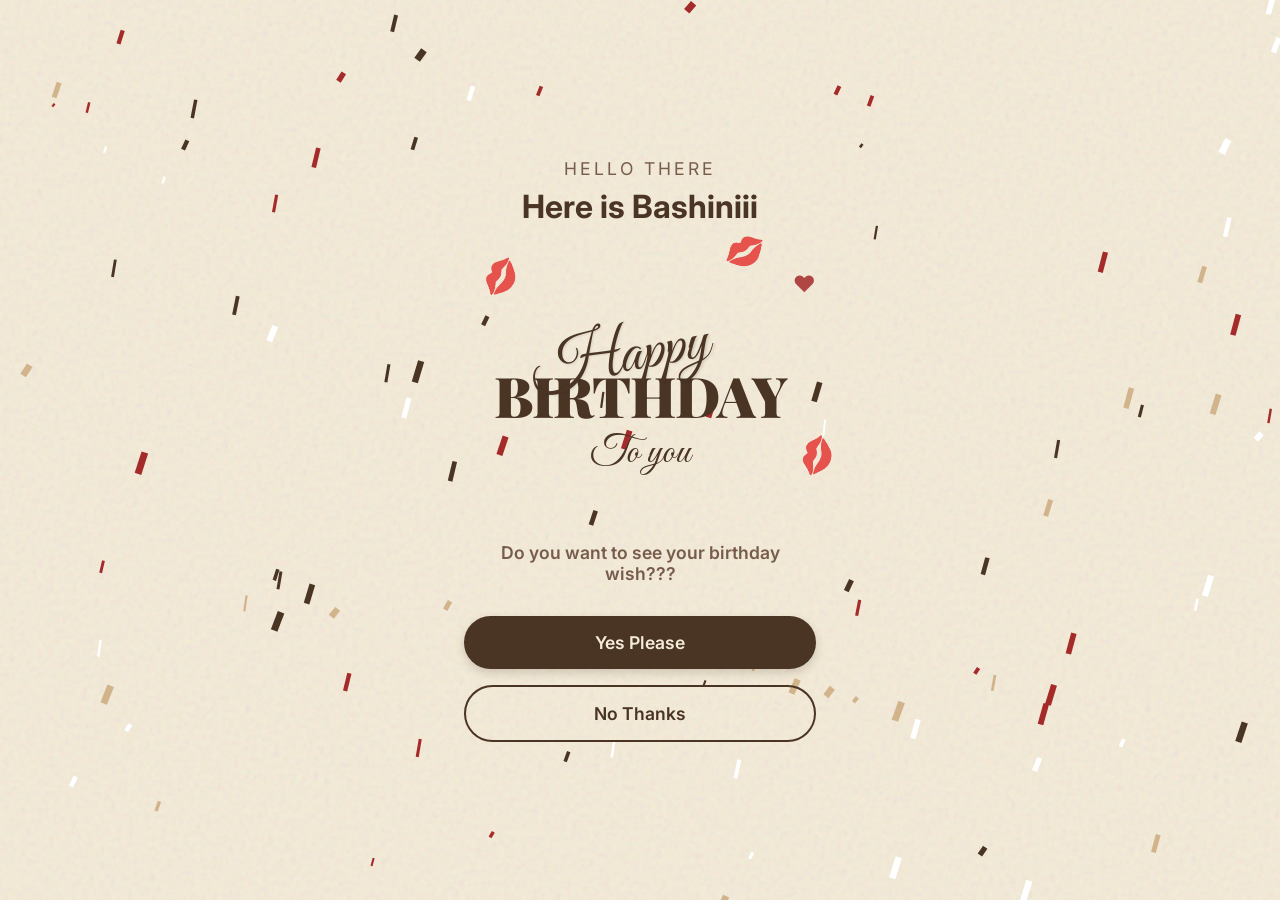
==== index.html @ 0a4c15dc "Add files via upload" ====
<!DOCTYPE html>
<html lang="en">
<head>
    <meta charset="UTF-8">
    <meta name="viewport" content="width=device-width, initial-scale=1.0">
    <title>Happy Birthday Bashiniii</title>
    <link rel="preconnect" href="https://fonts.googleapis.com">
    <link rel="preconnect" href="https://fonts.gstatic.com" crossorigin>
    <link href="https://fonts.googleapis.com/css2?family=Great+Vibes&family=Playfair+Display:wght@700;900&family=Inter:wght@300;400;600&display=swap" rel="stylesheet">
    <link rel="stylesheet" href="styles.css">
</head>
<body>
    <canvas id="confetti" class="particles"></canvas>

    <div class="container">
        <div class="header">
            <div class="greeting">HELLO THERE</div>
            <div class="name">Here is Bashiniii</div>
        </div>

        <div class="bday-container">
            <div class="happy-text">Happy</div>
            <div class="birthday-text">BIRTHDAY</div>
            <div class="to-you-text">To you</div>
            
            <span class="kiss k1">💋</span>
            <span class="kiss k2">💋</span>
            <span class="kiss k3">💋</span>
            <span class="heart h1">❤</span>
        </div>

        <div class="footer">
            <p class="question">Do you want to see your birthday wish???</p>
            <div class="btn-group">
                <button class="btn btn-yes" id="btnYes">Yes Please</button>
                <button class="btn btn-no" id="btnNo">No Thanks</button>
            </div>
        </div>
    </div>

    <script src="script.js"></script>
</body>
</html>
---- styles.css ----
:root {
  --text-brown: #4A3525;
  --bg-cream: #f4ebd8;
  --text-muted: #775c4b;
}

body {
  margin: 0;
  min-height: 100dvh;
  font-family: 'Inter', sans-serif;
  background-color: var(--bg-cream);
  /* SVG noise for paper texture */
  background-image: url("data:image/svg+xml,%3Csvg viewBox='0 0 200 200' xmlns='http://www.w3.org/2000/svg'%3E%3Cfilter id='noiseFilter'%3E%3CfeTurbulence type='fractalNoise' baseFrequency='0.8' numOctaves='3' stitchTiles='stitch'/%3E%3C/filter%3E%3Crect width='100%25' height='100%25' filter='url(%23noiseFilter)' opacity='0.12'/%3E%3C/svg%3E");
  color: var(--text-brown);
  display: flex;
  flex-direction: column;
  align-items: center;
  justify-content: center;
  overflow-x: hidden;
}

.particles {
  position: absolute;
  top: 0;
  left: 0;
  width: 100%;
  height: 100%;
  z-index: 1;
  pointer-events: none;
}

.container {
  text-align: center;
  z-index: 10;
  padding: 1.5rem;
  width: 100%;
  max-width: 400px;
  box-sizing: border-box;
  animation: fadeIn 1.5s ease-out;
}

.header {
  margin-bottom: 2rem;
}

.greeting {
  font-size: 1.1rem;
  font-weight: 400;
  letter-spacing: 3px;
  margin-bottom: 0.5rem;
  color: var(--text-muted);
  text-transform: uppercase;
}

.name {
  font-size: 2rem;
  font-weight: 700;
  margin: 0;
  color: var(--text-brown);
}

.bday-container {
  position: relative;
  padding: 2rem 0;
  margin-bottom: 2rem;
}

.happy-text {
  font-family: 'Great Vibes', cursive;
  font-size: 4rem;
  color: var(--text-brown);
  transform: rotate(-10deg) translateY(1.5rem) translateX(-1.5rem);
  position: relative;
  z-index: 2;
  text-shadow: 1px 1px 2px rgba(0,0,0,0.1);
}

.birthday-text {
  font-family: 'Playfair Display', serif;
  font-size: 3.5rem;
  font-weight: 900;
  color: var(--text-brown);
  text-transform: uppercase;
  letter-spacing: -1px;
  line-height: 0.9;
  z-index: 1;
  position: relative;
}

.to-you-text {
  font-family: 'Great Vibes', cursive;
  font-size: 2.5rem;
  color: var(--text-brown);
  margin-top: 0.5rem;
}

.kiss, .heart {
  position: absolute;
  font-size: 1.8rem;
  opacity: 0.85;
  animation: float 4s ease-in-out infinite;
}

.k1 { top: 0; left: 5%; transform: rotate(-20deg); animation-delay: 0s; }
.k2 { top: -10%; right: 15%; transform: rotate(15deg); animation-delay: 1s; }
.k3 { bottom: 15%; right: -5%; transform: rotate(-30deg); animation-delay: 2s; }
.h1 { top: 5%; right: 0; font-size: 1.4rem; color: #A52A2A; animation-delay: 1.5s; }

.footer {
  animation: slideUp 1s ease-out 0.5s both;
}

.question {
  font-size: 1.1rem;
  margin-bottom: 2rem;
  color: var(--text-muted);
  font-weight: 600;
}

.btn-group {
  display: flex;
  flex-direction: column;
  gap: 1rem;
  width: 100%;
}

.btn {
  padding: 1rem 2.5rem;
  border-radius: 50px;
  border: none;
  font-size: 1.1rem;
  font-weight: 600;
  cursor: pointer;
  transition: all 0.3s ease;
  font-family: 'Inter', sans-serif;
  position: relative;
  overflow: hidden;
  width: 100%;
  box-sizing: border-box;
}

.btn-yes {
  background: var(--text-brown);
  color: var(--bg-cream);
  box-shadow: 0 4px 10px rgba(74, 53, 37, 0.2);
}

.btn-yes:hover {
  transform: scale(1.02) translateY(-2px);
  background: #362418;
  box-shadow: 0 6px 15px rgba(74, 53, 37, 0.3);
}

.btn-no {
  background: transparent;
  color: var(--text-brown);
  border: 2px solid var(--text-brown);
}

.btn-no:hover {
  background: rgba(74, 53, 37, 0.05);
  transform: translateY(-2px);
}

@keyframes fadeIn {
  from { opacity: 0; }
  to { opacity: 1; }
}

@keyframes slideUp {
  from { opacity: 0; transform: translateY(20px); }
  to { opacity: 1; transform: translateY(0); }
}

@keyframes float {
  0% { transform: translateY(0) rotate(0deg); }
  50% { transform: translateY(-8px) rotate(5deg); }
  100% { transform: translateY(0) rotate(0deg); }
}

/* --- Mobile Responsiveness --- */
@media (max-width: 500px) {
  .happy-text {
    font-size: 2.8rem;
    transform: rotate(-8deg) translateY(1rem) translateX(-1rem);
  }
  .birthday-text {
    font-size: 2.4rem;
    letter-spacing: 0;
  }
  .to-you-text {
    font-size: 2rem;
  }
  .name {
    font-size: 1.5rem;
  }
  .greeting {
    font-size: 0.9rem;
  }
  .btn {
    padding: 0.8rem 1.5rem;
    font-size: 1rem;
  }
  .kiss, .heart {
    font-size: 1.4rem;
  }
  .container {
    padding: 1.5rem 1rem;
  }
}

@media (max-width: 360px) {
  .happy-text {
    font-size: 2.2rem;
    transform: rotate(-6deg) translateY(0.8rem) translateX(-0.8rem);
  }
  .birthday-text {
    font-size: 1.8rem;
  }
  .to-you-text {
    font-size: 1.5rem;
  }
  .name {
    font-size: 1.3rem;
  }
}
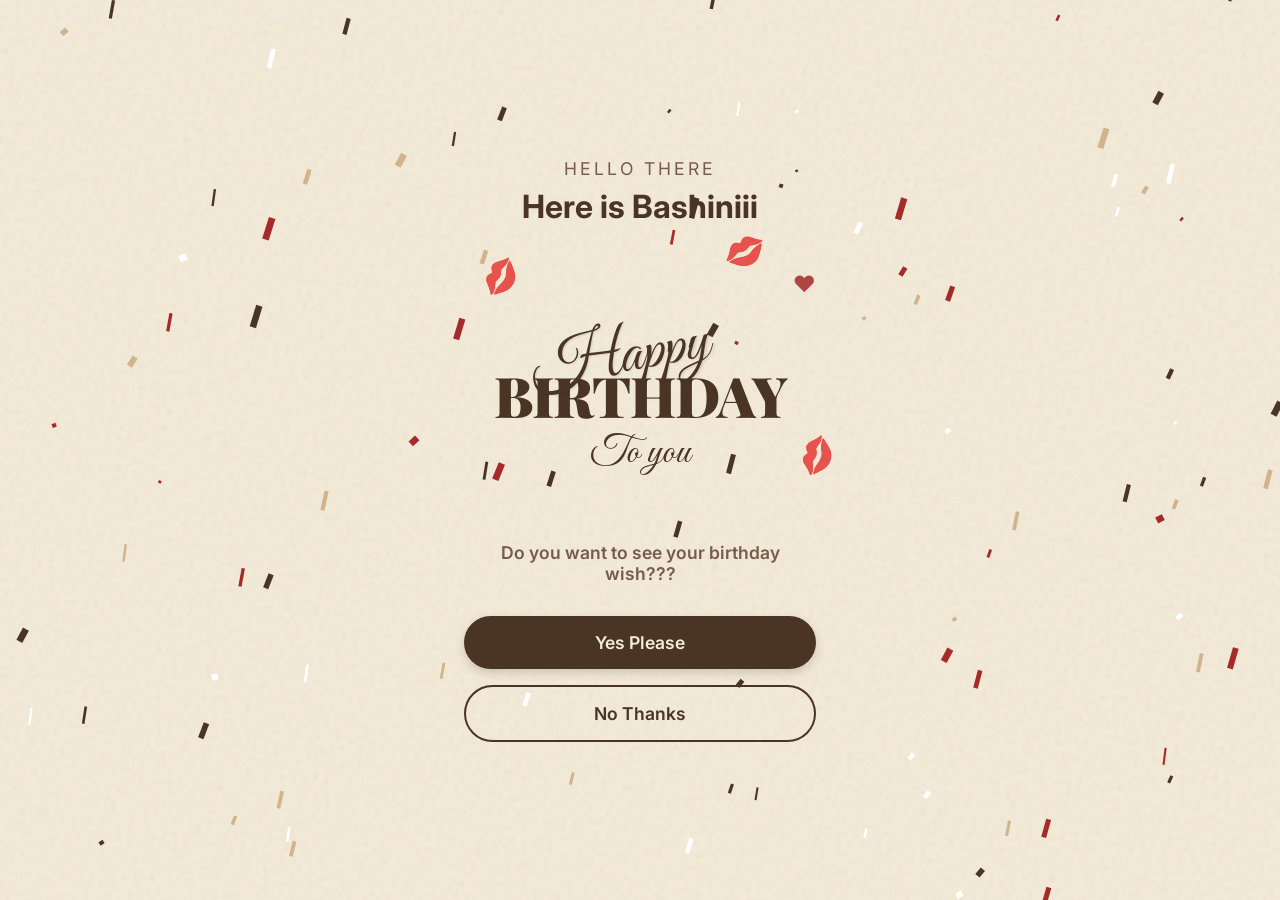
==== commit 6c65b730: "Add files via upload" ====
--- a/index.html
+++ b/index.html
@@ -3,7 +3,7 @@
 <head>
     <meta charset="UTF-8">
     <meta name="viewport" content="width=device-width, initial-scale=1.0">
-    <title>Happy Birthday Bashiniii</title>
+    <title>Happy Birthday Navod!</title>
     <link rel="preconnect" href="https://fonts.googleapis.com">
     <link rel="preconnect" href="https://fonts.gstatic.com" crossorigin>
     <link href="https://fonts.googleapis.com/css2?family=Great+Vibes&family=Playfair+Display:wght@700;900&family=Inter:wght@300;400;600&display=swap" rel="stylesheet">
--- a/styles.css
+++ b/styles.css
@@ -17,6 +17,15 @@
   align-items: center;
   justify-content: center;
   overflow-x: hidden;
+}
+
+/* Hide scrollbar for entire site */
+::-webkit-scrollbar {
+  display: none;
+}
+* {
+  -ms-overflow-style: none;  /* IE and Edge */
+  scrollbar-width: none;  /* Firefox */
 }
 
 .particles {
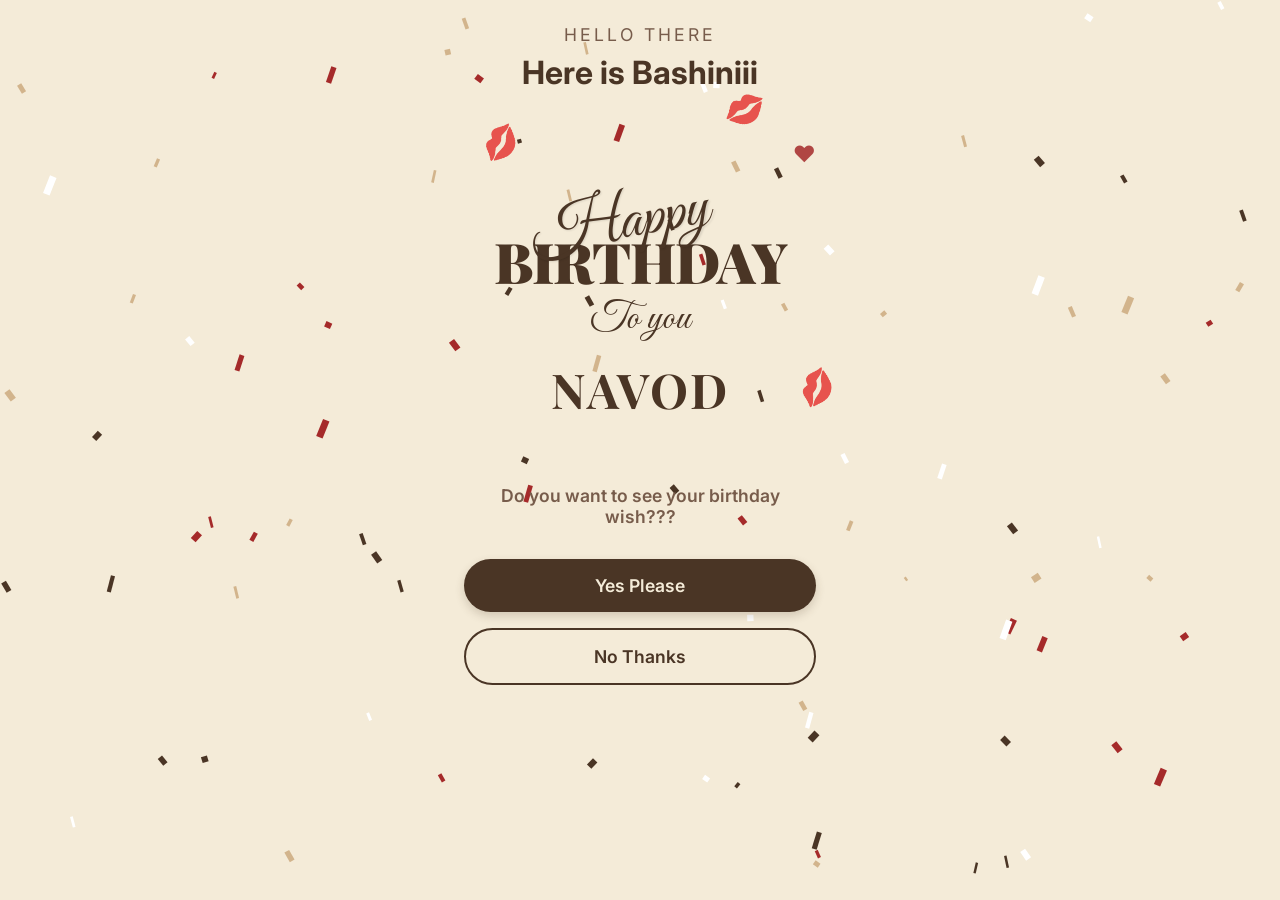
==== commit 92c80c0a: "Add files via upload" ====
--- a/index.html
+++ b/index.html
@@ -2,7 +2,7 @@
 <html lang="en">
 <head>
     <meta charset="UTF-8">
-    <meta name="viewport" content="width=device-width, initial-scale=1.0">
+    <meta name="viewport" content="width=device-width, initial-scale=1.0, maximum-scale=1.0, user-scalable=no, viewport-fit=cover">
     <title>Happy Birthday Navod!</title>
     <link rel="preconnect" href="https://fonts.googleapis.com">
     <link rel="preconnect" href="https://fonts.gstatic.com" crossorigin>
@@ -22,6 +22,7 @@
             <div class="happy-text">Happy</div>
             <div class="birthday-text">BIRTHDAY</div>
             <div class="to-you-text">To you</div>
+            <div class="navod-text">Navod</div>
             
             <span class="kiss k1">💋</span>
             <span class="kiss k2">💋</span>
--- a/styles.css
+++ b/styles.css
@@ -5,18 +5,24 @@
 }
 
 body {
+  background-color: var(--bg-cream);
   margin: 0;
-  min-height: 100dvh;
+  padding: 0;
   font-family: 'Inter', sans-serif;
-  background-color: var(--bg-cream);
-  /* SVG noise for paper texture */
-  background-image: url("data:image/svg+xml,%3Csvg viewBox='0 0 200 200' xmlns='http://www.w3.org/2000/svg'%3E%3Cfilter id='noiseFilter'%3E%3CfeTurbulence type='fractalNoise' baseFrequency='0.8' numOctaves='3' stitchTiles='stitch'/%3E%3C/filter%3E%3Crect width='100%25' height='100%25' filter='url(%23noiseFilter)' opacity='0.12'/%3E%3C/svg%3E");
   color: var(--text-brown);
   display: flex;
   flex-direction: column;
+  min-height: 100dvh;
+  min-height: -webkit-fill-available;
   align-items: center;
   justify-content: center;
   overflow-x: hidden;
+  
+  /* Mobile optimizations */
+  -webkit-user-select: none;
+  user-select: none;
+  overscroll-behavior-y: none;
+  -webkit-overflow-scrolling: touch;
 }
 
 /* Hide scrollbar for entire site */
@@ -101,6 +107,16 @@
   font-size: 2.5rem;
   color: var(--text-brown);
   margin-top: 0.5rem;
+}
+
+.navod-text {
+  font-family: 'Playfair Display', serif;
+  font-size: 3rem;
+  font-weight: 700;
+  color: var(--text-brown);
+  margin-top: 0.8rem;
+  letter-spacing: 2px;
+  text-transform: uppercase;
 }
 
 .kiss, .heart {
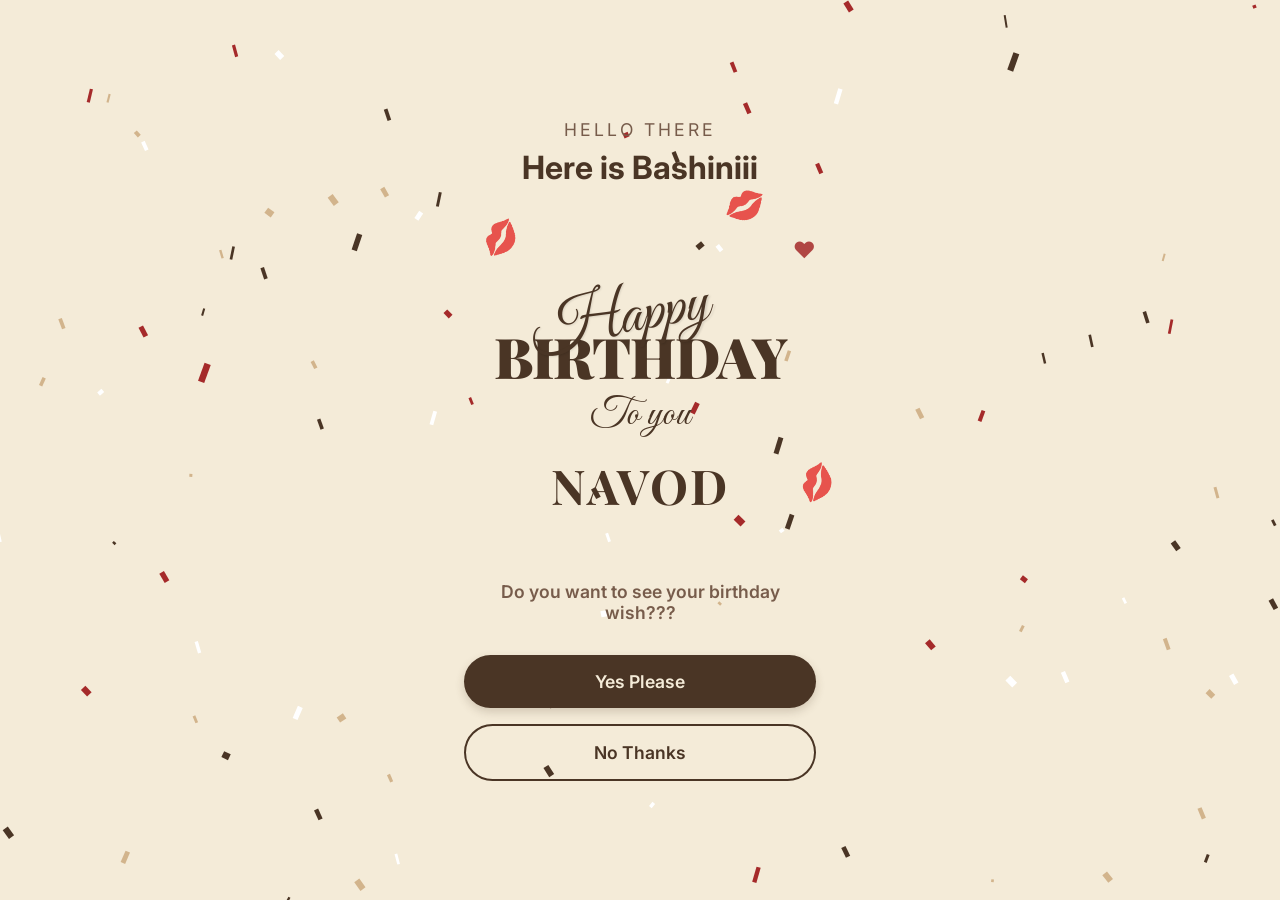
==== commit a208022c: "Fix console errors (favicon, audio file casing) and ensure full mobile responsiveness" ====
--- a/index.html
+++ b/index.html
@@ -4,6 +4,7 @@
     <meta charset="UTF-8">
     <meta name="viewport" content="width=device-width, initial-scale=1.0, maximum-scale=1.0, user-scalable=no, viewport-fit=cover">
     <title>Happy Birthday Navod!</title>
+    <link rel="icon" href="data:image/svg+xml,<svg xmlns=%22http://www.w3.org/2000/svg%22 viewBox=%220 0 100 100%22><text y=%22.9em%22 font-size=%2290%22>🎉</text></svg>">
     <link rel="preconnect" href="https://fonts.googleapis.com">
     <link rel="preconnect" href="https://fonts.gstatic.com" crossorigin>
     <link href="https://fonts.googleapis.com/css2?family=Great+Vibes&family=Playfair+Display:wght@700;900&family=Inter:wght@300;400;600&display=swap" rel="stylesheet">
--- a/styles.css
+++ b/styles.css
@@ -12,8 +12,8 @@
   color: var(--text-brown);
   display: flex;
   flex-direction: column;
+  min-height: 100vh;
   min-height: 100dvh;
-  min-height: -webkit-fill-available;
   align-items: center;
   justify-content: center;
   overflow-x: hidden;
@@ -51,6 +51,7 @@
   width: 100%;
   max-width: 400px;
   box-sizing: border-box;
+  -webkit-animation: fadeIn 1.5s ease-out;
   animation: fadeIn 1.5s ease-out;
 }
 
@@ -123,15 +124,17 @@
   position: absolute;
   font-size: 1.8rem;
   opacity: 0.85;
+  -webkit-animation: float 4s ease-in-out infinite;
   animation: float 4s ease-in-out infinite;
 }
 
-.k1 { top: 0; left: 5%; transform: rotate(-20deg); animation-delay: 0s; }
-.k2 { top: -10%; right: 15%; transform: rotate(15deg); animation-delay: 1s; }
-.k3 { bottom: 15%; right: -5%; transform: rotate(-30deg); animation-delay: 2s; }
-.h1 { top: 5%; right: 0; font-size: 1.4rem; color: #A52A2A; animation-delay: 1.5s; }
+.k1 { top: 0; left: 5%; -webkit-transform: rotate(-20deg); transform: rotate(-20deg); -webkit-animation-delay: 0s; animation-delay: 0s; }
+.k2 { top: -10%; right: 15%; -webkit-transform: rotate(15deg); transform: rotate(15deg); -webkit-animation-delay: 1s; animation-delay: 1s; }
+.k3 { bottom: 15%; right: -5%; -webkit-transform: rotate(-30deg); transform: rotate(-30deg); -webkit-animation-delay: 2s; animation-delay: 2s; }
+.h1 { top: 5%; right: 0; font-size: 1.4rem; color: #A52A2A; -webkit-animation-delay: 1.5s; animation-delay: 1.5s; }
 
 .footer {
+  -webkit-animation: slideUp 1s ease-out 0.5s both;
   animation: slideUp 1s ease-out 0.5s both;
 }
 
@@ -187,16 +190,29 @@
   transform: translateY(-2px);
 }
 
+@-webkit-keyframes fadeIn {
+  from { opacity: 0; }
+  to { opacity: 1; }
+}
 @keyframes fadeIn {
   from { opacity: 0; }
   to { opacity: 1; }
 }
 
+@-webkit-keyframes slideUp {
+  from { opacity: 0; -webkit-transform: translateY(20px); transform: translateY(20px); }
+  to { opacity: 1; -webkit-transform: translateY(0); transform: translateY(0); }
+}
 @keyframes slideUp {
   from { opacity: 0; transform: translateY(20px); }
   to { opacity: 1; transform: translateY(0); }
 }
 
+@-webkit-keyframes float {
+  0% { -webkit-transform: translateY(0) rotate(0deg); transform: translateY(0) rotate(0deg); }
+  50% { -webkit-transform: translateY(-8px) rotate(5deg); transform: translateY(-8px) rotate(5deg); }
+  100% { -webkit-transform: translateY(0) rotate(0deg); transform: translateY(0) rotate(0deg); }
+}
 @keyframes float {
   0% { transform: translateY(0) rotate(0deg); }
   50% { transform: translateY(-8px) rotate(5deg); }
@@ -229,6 +245,9 @@
   .kiss, .heart {
     font-size: 1.4rem;
   }
+  .k3 {
+    right: 0;
+  }
   .container {
     padding: 1.5rem 1rem;
   }
